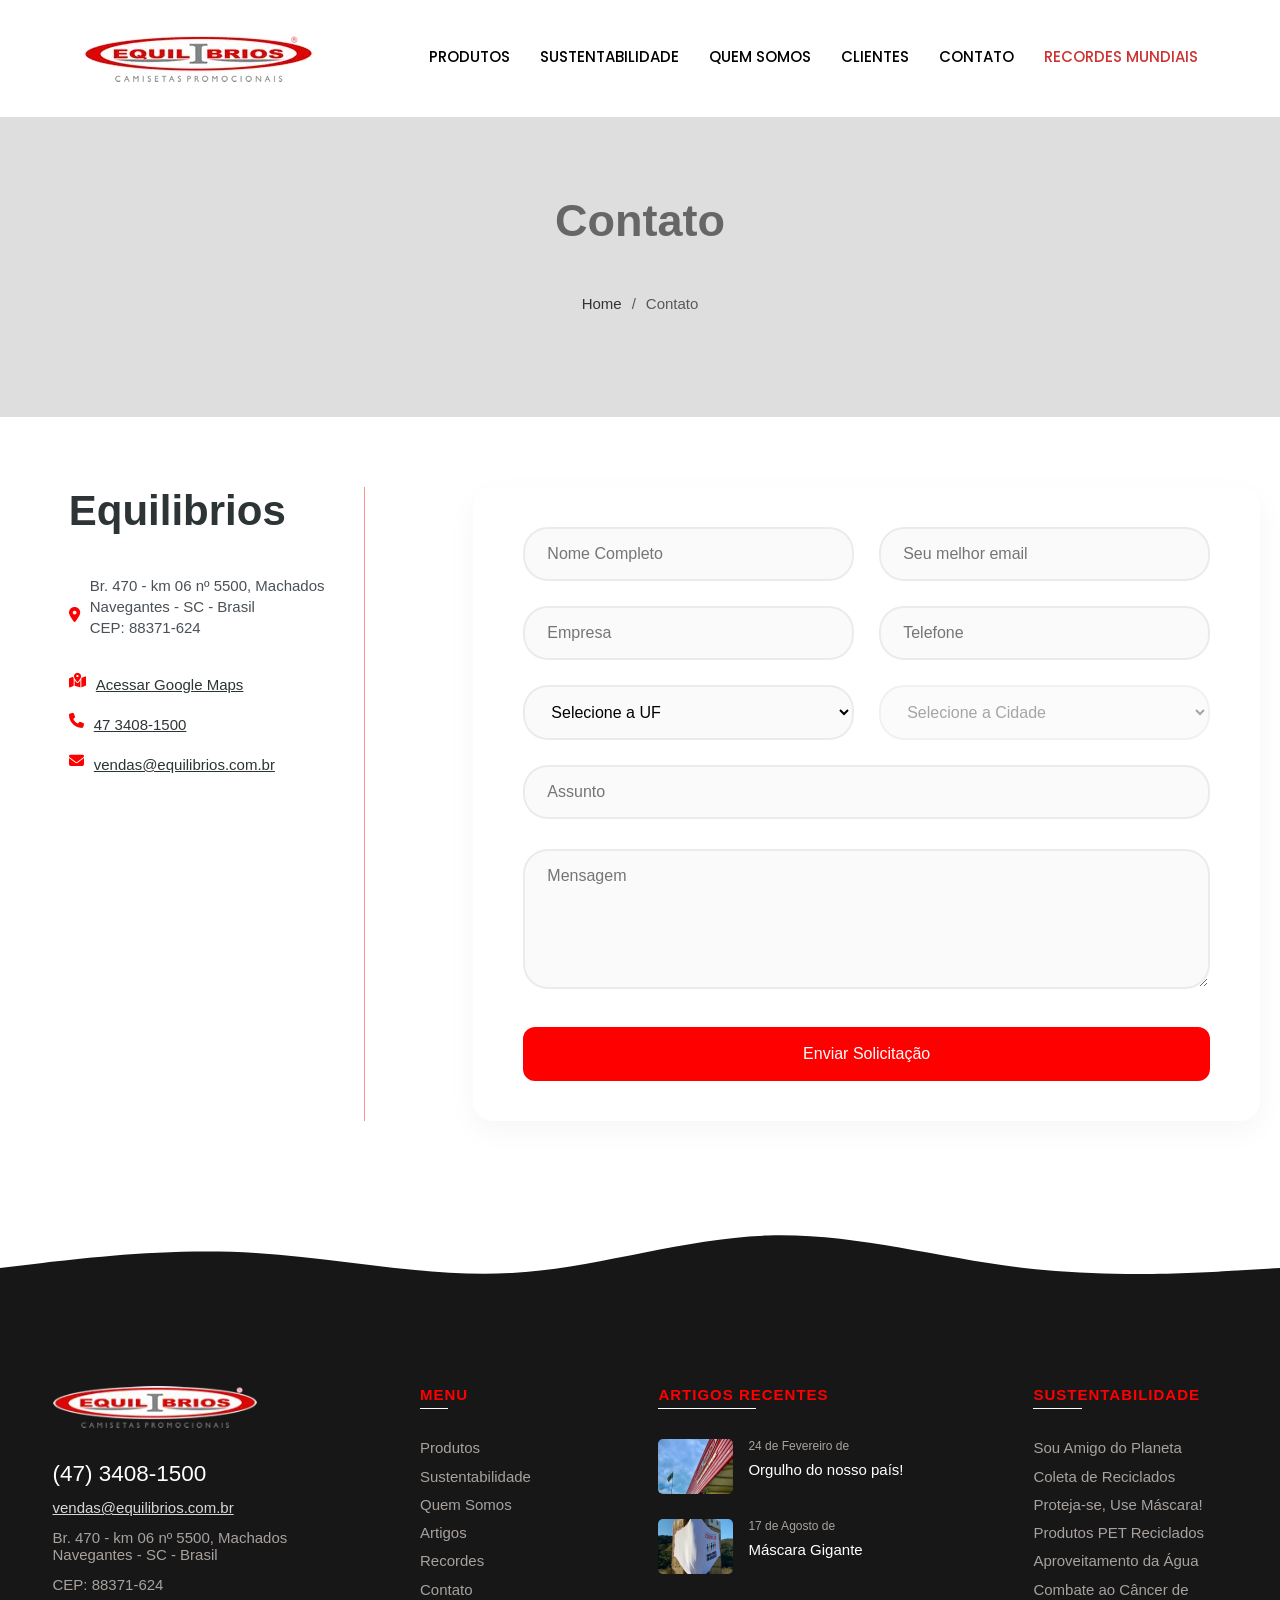
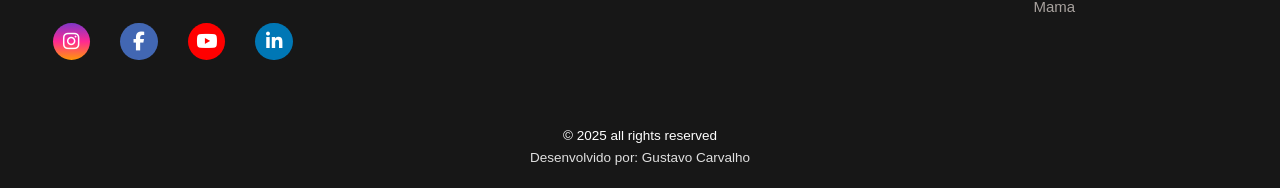
==== Contato/contato.html @ 4272dcff "aba contato aba contato integrada" ====
<!DOCTYPE html>
<html lang="en">
<head>
    <meta charset="UTF-8">
    <meta name="viewport" content="width=device-width, initial-scale=1.0">
    <meta name="description" content="Equilibrios Camisetas Promocionais: confecção de camisetas promocionais com tecidos de alta qualidade e designs personalizados. Sustentabilidade, inovação e atendimento especializado para empresas. Solicite seu projeto!">
    <meta name="keywords" content="confeccção têxtil, tecidos sustentáveis, camisetas promocionais">
    <meta name="author" content="Gustavo Carvalho">
    <title>Document</title>
    <link rel="preconnect" href="https://fonts.googleapis.com">
<link rel="preconnect" href="https://fonts.gstatic.com" crossorigin>
<link href="https://fonts.googleapis.com/css2?family=Poppins:wght@400;500;700&display=swap" rel="stylesheet">
    <link rel="stylesheet" href="../Contato/contato-estilo.css">
    <link rel="preconnect" href="https://cdnjs.cloudflare.com" crossorigin>
    <link rel="stylesheet" href="https://cdnjs.cloudflare.com/ajax/libs/font-awesome/6.4.0/css/all.min.css" integrity="sha512-iecdLmaskl7CVkqkXNQ/ZH/XLlvWZOJyj7Yy7tcenmpD1ypASozpmT/E0iPtmFIB46ZmdtAc9eNBvH0H/ZpiBw==" crossorigin="anonymous" referrerpolicy="no-referrer" />
    <script src="https://www.google.com/recaptcha/api.js" async defer></script>
</head>
<body>
  <header>
    <nav>
      <div class="icone">
        <a href="../index.html">
          <img src="../images/logo.webp" alt="Equilibrios | Home">
        </a>
      </div>
      <ul class="nav-list">
        <li class="hideOnMobile"><a href="">Produtos</a></li>
        <li class="hideOnMobile"><a href="">Sustentabilidade</a></li>
        <li class="hideOnMobile"><a href="">Quem somos</a></li>
        <li class="hideOnMobile"><a href="#clientes">Clientes</a></li>
        <li class="hideOnMobile"><a href="../Contato/contato.html">Contato</a></li>
        <li class="hideOnMobile"><a href="../Recordes Mundiais/recordes.html"><span>Recordes Mundiais</span></a></li>
        <li class="menu-buttom" onclick=showSidebar()><a href="#"><i class="fa-solid fa-bars"></i></a></li>
      </ul>
      <ul class="nav-list sidebar">
        <a href=""><img src="../images/logo.webp" alt="Equilibrios | Home"></a>
        <li><a href="">Produtos</a></li>
        <li><a href="">Sustentabilidade</a></li>
        <li><a href="">Quem somos</a></li>
        <li><a href="#clientes" onclick="hideSidebar"()>Clientes</a></li>
        <li><a href="../Contato/contato.html">Contato</a></li>
        <li><a href="../Recordes Mundiais/recordes.html"><span>Recordes Mundiais</span></a></li>
        <div class="logos-container">
          <a href=""><i class="fa-brands fa-youtube"></i></a>
          <a href=""><i class="fa-brands fa-facebook-f"></i></a>
          <a href=""><i class="fa-brands fa-twitter"></i></a>
          <a href=""><i class="fa-brands fa-instagram"></i></a>
        </div>
        <div class="fechar" onclick=hideSidebar()><a href="#"><i class="fa-regular fa-circle-xmark"></a></i></div>
        <p>fechar</p>
      </ul>
    </nav>
  </header>
    <section class="banner">
        <h1>Contato</h1>
        <nav class="breadcrumb">
            <a href="../index.html">Home</a>
            <span>/</span>
            <p class="breadcrumb-text">Contato</p>
        </nav>
    </section>
    <div class="container">
        <div class="contact-info">
            <h1>Equilibrios</h1>
            
            <div class="info-item">
                <i class="fas fa-map-marker-alt"></i>
                <div>
                    <div class="address-space">
                        Br. 470 - km 06 nº 5500, Machados<br>
                        Navegantes - SC - Brasil<br>
                        CEP: 88371-624
                    </div>
                </div>
            </div>

            <div class="info-item">
                <i class="fa-solid fa-map-location-dot"></i>
                <a href="https://goo.gl/maps/example" target="_blank">
                    Acessar Google Maps
                </a>
            </div>

            <div class="info-item">
                <i class="fas fa-phone"></i>
                <a href="tel:4734081500">47 3408-1500</a>
            </div>

            <div class="info-item">
                <i class="fas fa-envelope"></i>
                <a href="mailto:vendas@equilibrios.com.br">vendas@equilibrios.com.br</a>
            </div>
        </div>

        <form class="contact-form">
            <div class="form-row">
                <div class="form-group">
                    <input type="text" placeholder="Nome Completo" required>
                </div>
                <div class="form-group">
                    <input type="email" placeholder="Seu melhor email" required>
                </div>
            </div>

            <div class="form-row">
                <div class="form-group">
                    <input type="text" placeholder="Empresa">
                </div>
                <div class="form-group">
                    <input type="tel" placeholder="Telefone" required>
                </div>
            </div>

            <div class="form-row">
                <div class="form-group">
                    <select id="uf" required onchange="loadCities()">
                        <option value="">Selecione a UF</option>
                        <option value="SC">Santa Catarina</option>
                        <option value="PR">Paraná</option>
                        <option value="RS">Rio Grande do Sul</option>
                    </select>
                </div>
                <div class="form-group">
                    <select id="city" disabled required>
                        <option value="">Selecione a Cidade</option>
                    </select>
                </div>
            </div>

            <div class="form-group" style="margin-bottom: 30px;">
                <input type="text" placeholder="Assunto" required>
            </div>

            <div class="form-group" style="margin-bottom: 35px;">
                <textarea placeholder="Mensagem" required></textarea>
            </div>

            <div class="g-recaptcha" data-sitekey="SEU_SITE_KEY_AQUI"></div>

            <button type="submit" class="submit-btn">Enviar Solicitação</button>
        </form>
    </div>

    <footer>
        <div class="waves-container">
          <svg xmlns="http://www.w3.org/2000/svg" viewBox="0 0 1440 320" preserveAspectRatio="none">
            <path fill="#171717" fill-opacity="1" d="M0,160L48,149.3C96,139,192,117,288,128C384,139,480,181,576,170.7C672,160,768,96,864,90.7C960,85,1056,139,1152,160C1248,181,1344,171,1392,165.3L1440,160L1440,320L1392,320C1344,320,1248,320,1152,320C1056,320,960,320,864,320C768,320,672,320,576,320C480,320,384,320,288,320C192,320,96,320,48,320L0,320Z">
            </path>
          </svg>
        </div>
        <div id="footer_content">
          <div id="footer_contacts">
            <a href=""><img src="../images/logo.webp" alt="Equilibrios | Home"></a>
            <a href="" class="footer-numero">(47) 3408-1500</a>
            <a href="" class="footer-contato">vendas@equilibrios.com.br</a>
            <p>Br. 470 - km 06 nº 5500, Machados
              Navegantes - SC - Brasil</p>
            <p>CEP: 88371-624</p>
    
              <div id="footer_media">
                <a href="" class="footer-link" id="instagram">
                  <i class="fa-brands fa-instagram"></i>
                </a>
    
                <a href="" class="footer-link" id="facebook">
                  <i class="fa-brands fa-facebook-f"></i>
                </a>
    
                <a href="" class="footer-link" id="youtube">
                  <i class="fa-brands fa-youtube"></i>
                </a>
    
                <a href="" class="footer-link" id="linkedin">
                  <i class="fa-brands fa-linkedin-in"></i>
                </a>
              </div>
          </div>
    
          <ul class="footer-list">
            <li>
              <h3>MENU</h3>
              <div class="linha"></div>
            </li>
            <li>
              <a href="" class="footer-link">Produtos</a>
            </li>
    
            <li>
              <a href="" class="footer-link">Sustentabilidade</a>
            </li>
            
            <li>
              <a href="" class="footer-link">Quem Somos</a>
            </li>
    
            <li>
              <a href="" class="footer-link">Artigos</a>
            </li>
    
            <li>
              <a href="" class="footer-link">Recordes</a>
            </li>
    
            <li>
              <a href="" class="footer-link">Contato</a>
            </li>
          </ul>
    
          <ul class="footer-list">
            <li>
              <h3>Artigos Recentes</h3>
              <div class="linha"></div>
            </li>
            <li>
              <div class="artigo-container">
                <a href=""><img src="../images/equilibrios.webp" alt=""></a>
                <div class="artigo-texto">
                  <p>24 de Fevereiro de </p>
                  <a href="">Orgulho do nosso país!</a>
                </div>
              </div>
            </li>
            <li>
              <div class="artigo-container">
                <a href=""><img src="../images/mascara (1).webp" alt=""></a>
                <div class="artigo-texto">
                  <p>17 de Agosto de</p>
                  <a href="">Máscara Gigante</a>
                </div>
              </div>
            </li>
          </ul>
    
          <ul class="footer-sustentabilidade">
            <li>
              <h3>Sustentabilidade</h3>
              <div class="linha"></div>
            </li>
            <li>
              <a href="" class="footer-link">Sou Amigo do Planeta</a>
            </li>
    
            <li>
              <a href="" class="footer-link">Coleta de Reciclados</a>
            </li>
            
            <li>
              <a href="" class="footer-link">Proteja-se, Use Máscara!</a>
            </li>
    
            <li>
              <a href="" class="footer-link">Produtos PET Reciclados</a>
            </li>
    
            <li>
              <a href="" class="footer-link">Aproveitamento da Água</a>
            </li>
    
            <li>
              <a href="" class="footer-link">Combate ao Câncer de Mama</a>
            </li>
          </ul>
        </div>
    
        <div id="footer_copyright">
          &#169
          2025 all rights reserved
        </div>
        <div class="footer-desenvolvido">
          <a href="">Desenvolvido por: Gustavo Carvalho</a>
        </div>
      </footer>









    <script>
      function showSidebar(){
      const sidebar = document.querySelector('.sidebar')
      sidebar.classList.add('open');
    }
    function hideSidebar(){
      const sidebar = document.querySelector('.sidebar')
      sidebar.classList.remove('open');
    }












       function loadCities() {
            const uf = document.getElementById('uf').value;
            const citySelect = document.getElementById('city');
            citySelect.disabled = !uf;
            
            const cities = {
                'SC': ['Florianópolis', 'Blumenau', 'Joinville', 'Navegantes'],
                'PR': ['Curitiba', 'Londrina', 'Maringá', 'Foz do Iguaçu'],
                'RS': ['Porto Alegre', 'Caxias do Sul', 'Pelotas', 'Santa Maria']
            };

            citySelect.innerHTML = '<option value="">Selecione a Cidade</option>';
            if (uf) {
                cities[uf].forEach(city => {
                    citySelect.innerHTML += `<option value="${city}">${city}</option>`;
                });
            }
        }
    </script>
</body>
</html>
---- Contato/contato-estilo.css ----
*{
    margin: 0;
    padding: 0;
    text-decoration: none;
    box-sizing: border-box;
    border: none;
    font-size: 15px;
}

:root{
    --cor-primaria: red;
}

/* HEADER */

.icone{
    margin-right: -80px;
    margin-top: 10px
}

nav{
    font-family: 'Poppins', sans-serif;
    margin-top: 20px;
    display: flex;
    justify-content: space-around;
    align-items: center;
    height: 8vh;
}

.nav-list{
    list-style: none;
    display: flex;
}

.nav-list li{
    margin-left: 30px;
}

.nav-list a{
    font-weight: 500;
    text-transform: uppercase;
    font-size: 1.0em;
    color: black;
    transition: 0.2s;
}

.nav-list a:hover{
    color: var(--cor-primaria);
}

.nav-list span{
    color: #CC3333;
    transition: 0.5s;
}

.nav-list span:hover{
    color: var(--cor-primaria);
}

.nav-list i{
    font-size: 26px;
}

.menu-buttom{
    display: none;
}

/* NAV CELULAR */

.sidebar{
    position: fixed;
    top: 0;
    right: -100%;
    height: 100vh;
    width: 250px;
    z-index: 999;
    background-color: rgba(255, 255, 255, 0.2);
    backdrop-filter: blur(10px);
    box-shadow: -10px 0 10px rgba(0, 0, 0, 0.1);
    flex-direction: column;
    align-items: flex-start;
    justify-content: flex-start;
    transition: 0.75s ease-out;
}

.sidebar.open {
    right: 0;
}

.sidebar img{
    height: 3rem;
    width: 15rem;
    margin: 15px;
}

.sidebar li{
    letter-spacing: 2px;
    width: 100%;
    padding-bottom: 20px;
    padding-top: 20px;
}

.sidebar a{
    width: 100%;
}

.sidebar i{
    width: 100%;
    color: var(--cor-primaria);
    font-size: 30px;
    justify-content: center;
    margin-top: 20px;
    margin-left: -50px;
    display: flex;
}

.sidebar .logos-container a{
    display: inline-flex;
    width: auto;
    height: auto;
    padding: 0;
    margin: 0;
}

.sidebar .logos-container{
    display: flex;
    gap: 50px;
    justify-content: center;
    align-items: center;
    margin-top: 20px;
    margin-left: 90px;
}
  
.sidebar .logos-container i{
    font-size: 20px;
}

.fechar a{
    display: flex;
    align-items: center;
    justify-content: center;
    padding: 0;
    margin: 0;
    width: auto;
    height: auto;
    margin-left: 280px;
}

.fechar{
    margin-top: auto;
    display: flex;
    justify-content: center;
    align-items: center;
    width: 0;
    height: 0;
}

.sidebar p{
    text-transform: uppercase;
    text-align: center;
    font-size: 0.7rem;
    margin-bottom: auto;
    margin-top: 27px;
    margin-left: 96px;
    color: #a8a29e;
    font-family: -apple-system, BlinkMacSystemFont, "Segoe UI", Roboto, "Helvetica Neue", Arial, "Noto Sans", "Liberation Sans", sans-serif, "Apple Color Emoji", "Segoe UI Emoji", "Segoe UI Symbol", "Noto Color Emoji";
}

@media(max-width: 1100px){
    .hideOnMobile{
        display: none;
    }
    .menu-buttom{
        display: block;
    }
    .icone{
        margin-right: 50px;
    }
    .icone img{
        width: 85%;
    }
}

@media(max-width: 400px){
    .sidebar{
        width: 100%;
    }
}

/* BANNER */

.banner {
    margin-top: 25px;
    width: 100%;
    height: 300px;
    background-color: #9b9b9b54;
    background-repeat: no-repeat;
    background-size: cover;
    background-position: center;
    text-align: center;
    margin-bottom: 50px;
    font-family: 'Poppins', sans-serif;
    display: flex;
    flex-direction: column;
    align-items: center;
    justify-content: center;
}

.banner h1 {
    font-family: -apple-system, BlinkMacSystemFont, "Segoe UI", Roboto, "Helvetica Neue", Arial, "Noto Sans", "Liberation Sans", sans-serif, "Apple Color Emoji", "Segoe UI Emoji", "Segoe UI Symbol", "Noto Color Emoji";
    color: rgb(102, 102, 102);
    font-size: 45px;
}

.breadcrumb {
    font-family: -apple-system, BlinkMacSystemFont, "Segoe UI", Roboto, "Helvetica Neue", Arial, "Noto Sans", "Liberation Sans", sans-serif, "Apple Color Emoji", "Segoe UI Emoji", "Segoe UI Symbol", "Noto Color Emoji";
    font-size: 1rem;
    display: flex;
    align-items: center;
    justify-content: center;
    gap: 5px;
}

.breadcrumb a {
    text-decoration: none;
    color: #333333;
}

.breadcrumb a:hover {
    text-decoration: underline;
}

.breadcrumb span {
    color: #595959;
    margin: 0 5px;
}

.breadcrumb-text {
    color: #595959;
}

@media (max-width: 800px) {
    .banner {
        height: 200px;
    }

    .banner h1 {
        font-size: 2rem;
    }

    .breadcrumb {
        font-size: 0.9rem;
    }
}

@media (max-width: 400px) {
    .banner {
        height: 150px;
    }

    .banner h1 {
        font-size: 1.5rem;
    }

    .breadcrumb {
        font-size: 0.8rem;
    }
}

.container {
    font-family: -apple-system, BlinkMacSystemFont, "Segoe UI", Roboto, "Helvetica Neue", Arial, "Noto Sans", "Liberation Sans", sans-serif, "Apple Color Emoji", "Segoe UI Emoji", "Segoe UI Symbol", "Noto Color Emoji";
    max-width: 1280px;
    margin: 50px auto;
    padding: 20px;
    display: grid;
    grid-template-columns: 1fr 2fr;
    gap: 60px;
}

.contact-info {
    max-width: 380px;
    position: relative;
    padding-right: 40px;
    margin: 0 auto;
}

.contact-info::after {
    content: '';
    position: absolute;
    right: 0;
    top: 50%;
    transform: translateY(-50%);
    height: 100%;
    width: 1px;
    background-color: #ff9090;
}

.contact-info h1 {
    font-size: 2.8em;
    margin-bottom: 40px;
    color: #2d3436;
    font-weight: 600;
}

.info-item {
    margin-bottom: 15px;
    display: flex;
    align-items: flex-start;
}

.info-item i {
    margin-right: 10px;
    color: var(--cor-primaria);
    flex-shrink: 0;
    align-self: center;
}

.info-item div {
    line-height: 1.4;
    color: #495057;
}

.info-item a {
    color: #2d3436;
    text-decoration: underline;
    transition: color 0.3s ease;
    display: inline-block;
    margin-top: 8px;
}

.info-item a:hover {
    color: #ff0000;
}

.contact-form {
    font-family: -apple-system, BlinkMacSystemFont, "Segoe UI", Roboto, "Helvetica Neue", Arial, "Noto Sans", "Liberation Sans", sans-serif, "Apple Color Emoji", "Segoe UI Emoji", "Segoe UI Symbol", "Noto Color Emoji";
    background: #ffffff;
    padding: 40px 50px; /* Aumentei o padding horizontal */
    border-radius: 20px;
    box-shadow: 0 10px 30px rgba(0,0,0,0.04);
    width: 100%; /* Garante que ocupa todo o espaço disponível */
}

.form-row {
    display: flex;
    gap: 25px;
    margin-bottom: 25px;
}

.form-group {
    flex: 1;
}

input, select, textarea {
    font-family: -apple-system, BlinkMacSystemFont, "Segoe UI", Roboto, "Helvetica Neue", Arial, "Noto Sans", "Liberation Sans", sans-serif, "Apple Color Emoji", "Segoe UI Emoji", "Segoe UI Symbol", "Noto Color Emoji";
    width: 100%;
    padding: 16px 22px; /* Aumentei um pouco o padding */
    border: 2px solid #e9ecef;
    border-radius: 25px;
    font-size: 16px;
    transition: all 0.3s ease;
    background-color: #fafafa;
}

input:focus, select:focus, textarea:focus {
    border-color: #ff0000;
    background-color: #ffffff;
    outline: none;
    box-shadow: 0 0 0 3px rgba(255, 0, 0, 0.1);
}

textarea {
    resize: vertical;
    min-height: 140px; /* Aumentei a altura mínima */
}

.g-recaptcha {
    margin: 30px 0;
}

.submit-btn {
    font-family: -apple-system, BlinkMacSystemFont, "Segoe UI", Roboto, "Helvetica Neue", Arial, "Noto Sans", "Liberation Sans", sans-serif, "Apple Color Emoji", "Segoe UI Emoji", "Segoe UI Symbol", "Noto Color Emoji";
    display: inline-flex;
    align-items: center;
    justify-content: center;
    background: #ff0000;
    color: white;
    padding: 18px 45px;
    border-radius: 12px;
    text-decoration: none;
    transition: all 0.3s ease;
    font-weight: 500;
    border: none;
    cursor: pointer;
    font-size: 16px;
    width: 100%; /* Botão ocupa toda a largura */
}

.submit-btn:hover {
    background: #b30000;
    transform: translateY(-1px);
    box-shadow: 0 5px 15px rgba(255, 0, 0, 0.3);
}

.address-space {
    margin-bottom: 15px;
    line-height: 1.7;
}

/* FOOTER */

footer {
    width: 100%;
    color: var(--cor-primaria);
    overflow: hidden; /* Previne problemas de overflow */
}

.footer-link{
    text-decoration: none;
}

#footer_content{
    background-color: #171717;
    display: grid;
    grid-template-columns: repeat(4, 1fr);
    padding: 3rem 3.5rem;
    font-family: -apple-system, BlinkMacSystemFont, "Segoe UI", Roboto, "Helvetica Neue", Arial, "Noto Sans", "Liberation Sans", sans-serif, "Apple Color Emoji", "Segoe UI Emoji", "Segoe UI Symbol", "Noto Color Emoji";
}

#footer_contacts img{
    width: 85%;
}

#footer_contacts .footer-contato{
    display: block;
    width: max-content;
    margin-bottom: 0.85rem;
    color: rgb(218, 215, 215);
    transition: 0.5s;
    text-decoration: underline;
}

#footer_contacts .footer-contato:hover{
    color: #ff5c54;
}

#footer_contacts .footer-numero{
    display: block;
    width: max-content;
    margin-bottom: 0.85rem;
    color: #fff;
    transition: 0.5s;
    font-size: 1.5rem;
    margin-top: 2rem;
}

#footer_contacts .footer-numero:hover{
    color: #ff5c54;
}

#footer_contacts p{
    margin-bottom: 0.85rem;
    color: #a8a29e;
}

#footer_media{
    display: flex;
    gap: 2rem;
    margin-top: 2.0rem;
}

#footer_media .footer-link{
    display: flex;
    align-items: center;
    justify-content: center;
    height: 2.5rem;
    width: 2.5rem;
    color: #fff;
    border-radius: 50%;
    transition: 0.4s;
}

#footer_media .footer-link i{
    font-size: 1.25rem;
}

#footer_media .footer-link:hover{
    opacity: 0.8;
}

#instagram{
    background: linear-gradient(#7f37c9, #ff2992, #ff9807);
}

#facebook{
    background-color: #4267b3;
}

#youtube{
    background-color: #FF0000;
}

#linkedin{
    background-color: #0077B5;
}

.footer-list{
    display: flex;
    flex-direction: column;
    gap: 0.75rem;
    list-style: none;
    margin-left: 8.5rem;
}

.footer-list h3{
    text-transform: uppercase;
    letter-spacing: 1px;
}

.footer-list .linha{
    margin-top: 0.3rem;
    width: 25%;
    height: 1%;
    background-color: #fff;
    margin-bottom: 25px;
}

.artigo-container{
    display: flex;
    gap: 1rem;
    margin-bottom: 10px;
}

.artigo-texto{
    width: 300px;
}

.artigo-texto p{
    color: #a8a29e;
    margin-bottom: 8px;
    font-size: 12px;
}

.artigo-texto a{
    font-size: 15px;
    font-weight: 500;
    color: #fff;
    transition: 0.5s;
}

.artigo-texto a:hover{
    color: #ff5c54;
}

.artigo-container img {
    width: 75px;
    height: 55px;
    object-fit: cover;
    transition: 0.5s;
    border-radius: 5px;
}

.artigo-container img:hover{
    opacity: 0.8;
}

.footer-list .footer-link{
    color: #a8a29e;
    transition: 0.5s;
}

.footer-list .footer-link:hover{
    color: #ff5c54;
}

.footer-sustentabilidade{
    display: flex;
    flex-direction: column;
    gap: 0.75rem;
    list-style: none;
    margin-left: -1rem;
}

.footer-sustentabilidade h3{
    text-transform: uppercase;
    letter-spacing: 1px;
}

.footer-sustentabilidade .linha{
    margin-top: 0.3rem;
    width: 25%;
    height: 1%;
    background-color: #fff;
    margin-bottom: 25px;
}

.footer-sustentabilidade .footer-link{
    color: #a8a29e;
    transition: 0.5s;
}

.footer-sustentabilidade .footer-link:hover{
    color: #ff5c54;
}

.footer-desenvolvido{
    display: flex;
    justify-content: center;
    background-color: #171717;
    padding-bottom: 1.5rem;
    font-weight: 100;
    font-family: -apple-system, BlinkMacSystemFont, "Segoe UI", Roboto, "Helvetica Neue", Arial, "Noto Sans", "Liberation Sans", sans-serif, "Apple Color Emoji", "Segoe UI Emoji", "Segoe UI Symbol", "Noto Color Emoji";
}

.footer-desenvolvido a{
    color: #E0E0E0;
    font-size: 0.9rem;
    transition: 0.5s;
}

.footer-desenvolvido a:hover{
    color: #fff;
}

#footer_copyright{
    display: flex;
    justify-content: center;
    background-color: #171717;
    font-size: 0.9rem;
    padding-top: 1.5rem;
    padding-bottom: 0.5rem;
    font-weight: 100;
    font-family: -apple-system, BlinkMacSystemFont, "Segoe UI", Roboto, "Helvetica Neue", Arial, "Noto Sans", "Liberation Sans", sans-serif, "Apple Color Emoji", "Segoe UI Emoji", "Segoe UI Symbol", "Noto Color Emoji";
    color: #fff;
}

/* Container das ondas */
.waves-container {
    position: relative;
    width: 100%;
    height: 150px; /* Altura das ondas */
    overflow: hidden;
    top: 2px;
  }
  
  .waves-container svg {
    position: absolute;
    bottom: 0;
    width: 100%;
    height: 100%;
  }

@media screen and (max-width: 1200px) {
    #footer_content {
        grid-template-columns: repeat(3, 1fr);
        padding: 3rem 2rem;
        gap: 1.5rem;
        justify-items: center; /* Centraliza colunas do grid */
    }
    
    .footer-list,
    .footer-sustentabilidade {
        margin-left: 0 !important; /* Remove margem esquerda */
        padding-top: 0.5rem;
        text-align: center; /* Centraliza texto */
    }

    /* Centraliza ícones */
    #footer_media {
        justify-content: center !important;
    }

    .artigo-container {
        gap: 0.5rem !important;
        align-items: center; /* Centraliza verticalmente imagem/texto */
        max-width: 300px; /* Limita largura do container */
        margin: 0 auto; /* Centraliza container */
    }

    .artigo-container img {
        width: 70px !important;
        height: 50px !important;
        margin-right: 0.3rem; /* Espaço mínimo entre imagem/texto */
    }

    .artigo-texto {
        text-align: left; /* Alinha texto à esquerda */
        width: calc(100% - 80px); /* Aproveita espaço restante */
    }

    /* Garante alinhamento com o título */
    
    .footer-list .linha,
    .footer-sustentabilidade .linha {
        width: 35%;
        margin: 0 auto 15px !important; /* Centraliza linha */
    }

    .waves-container{
        top: 4px
    }
}

/* ========== AJUSTES 600px ========== */
@media screen and (max-width: 600px) {
    .artigo-container {
        flex-direction: column;
        text-align: center !important;
    }

    .artigo-texto {
        text-align: center !important; /* Centraliza texto */
        width: 100% !important;
    }

    .artigo-container img {
        margin-right: 0 !important;
        margin-bottom: 0.5rem;
    }

    .waves-container {
        height: 100px; /* Reduz altura em mobile */
      }
}

/* ========== AJUSTES 768px ========== */
@media screen and (max-width: 768px) {
    #footer_content {
        grid-template-columns: repeat(2, 1fr);
        justify-items: center; /* Centraliza colunas */
    }
    
    #footer_contacts {
        grid-column: 1 / -1;
        text-align: center;
    }
    
    .footer-list, .footer-sustentabilidade {
        text-align: center; /* Garante centralização */
        margin-left: 0 !important;
    }

    .artigo-texto {
        width: auto;
    }

    .footer-list h3, .footer-sustentabilidade h3 {
        padding-top: 0.8rem !important;
        margin-top: 0.5rem !important;
    }

    .footer-list .linha, .footer-sustentabilidade .linha {
        margin: 0 auto 15px !important; /* Centraliza linha */
    }
}

/* ========== MOBILE 600px ========== */
@media screen and (max-width: 600px) {
    #footer_content {
        grid-template-columns: 1fr;
        padding: 2rem 1.5rem;
        text-align: center;
        justify-items: center;
    }
    
    .footer-list h3,
    .footer-sustentabilidade h3 {
        font-size: 1.25rem;
        padding-top: 1.2rem !important;
    }
    
    .linha {
        margin: 0 auto 25px !important;
        width: 50px !important;
    }
    
    .artigo-container {
        flex-direction: column;
        align-items: center;
        gap: 0.5rem !important;
        text-align: center;
    }
    
    .artigo-texto p {
        margin-bottom: 0.2rem !important;
    }
}

/* ========== PEQUENOS AJUSTES 480px ========== */
@media screen and (max-width: 480px) {
    #footer_content {
        text-align: center;
    }
    
    .artigo-container {
        gap: 0.3rem !important;
        text-align: center;
    }
    
    .artigo-texto a {
        font-size: 0.9rem !important;
    }
    
    .footer-list .footer-link {
        font-size: 0.9rem;
    }
    
    /* Garante centralização total */
    .footer-list, .footer-sustentabilidade {
        width: 100%;
        text-align: center;
    }

    .waves-container {
        height: 70px;
      }

      footer {
    padding-top: 30px;
  }
}

@media (max-width: 768px) {
    .container {
        grid-template-columns: 1fr;
        gap: 25px;
        padding: 12px;
        margin: 20px auto;
    }

    .contact-info {
        width: 100%;
        padding: 0 15px;
        text-align: center;
    }

    .contact-info h1 {
        font-size: 1.8rem;
        margin-bottom: 25px;
        line-height: 1.3;
    }

    .info-item {
        justify-content: flex-start;
        text-align: left;
        margin: 0 auto 20px;
        max-width: 100%;
        width: 100%;
        padding: 0 15px;
    }

    .info-item i {
        margin-right: 12px;
        width: 34px;
        height: 34px;
        padding: 6px;
    }

    .contact-form {
        padding: 25px 15px;
        border-radius: 12px;
        margin: 0 10px;
    }

    .form-row {
        flex-direction: column;
        gap: 20px;
        margin-bottom: 20px;
    }

    input, select, textarea {
        padding: 12px 16px;
        border-radius: 18px;
        font-size: 15px;
    }

    textarea {
        min-height: 120px;
    }

    .submit-btn {
        padding: 14px 25px;
        font-size: 15px;
        border-radius: 10px;
    }

    .g-recaptcha {
        margin: 25px 0;
        transform: scale(0.85);
        transform-origin: center;
    }
}

@media (max-width: 400px) {
    .container {
        padding: 8px;
        margin: 15px auto;
        gap: 20px;
    }

    .contact-info {
        padding: 0 8px;
    }

    .contact-info h1 {
        font-size: 1.6rem;
        margin-bottom: 20px;
    }

    .info-item {
        padding: 0 8px;
        margin-bottom: 18px;
    }

    .info-item i {
        margin-right: 8px;
        width: 30px;
        height: 30px;
        padding: 5px;
        font-size: 0.9rem;
    }

    .contact-form {
        padding: 20px 10px;
        margin: 0 5px;
        border-radius: 10px;
    }

    input, select, textarea {
        padding: 10px 14px;
        border-radius: 15px;
        font-size: 14px;
    }

    .submit-btn {
        padding: 12px 20px;
        font-size: 14px;
    }

    .g-recaptcha {
        transform: scale(0.78);
        margin: 20px 0;
    }
    
    .form-row {
        min-width: 0;
    }
}
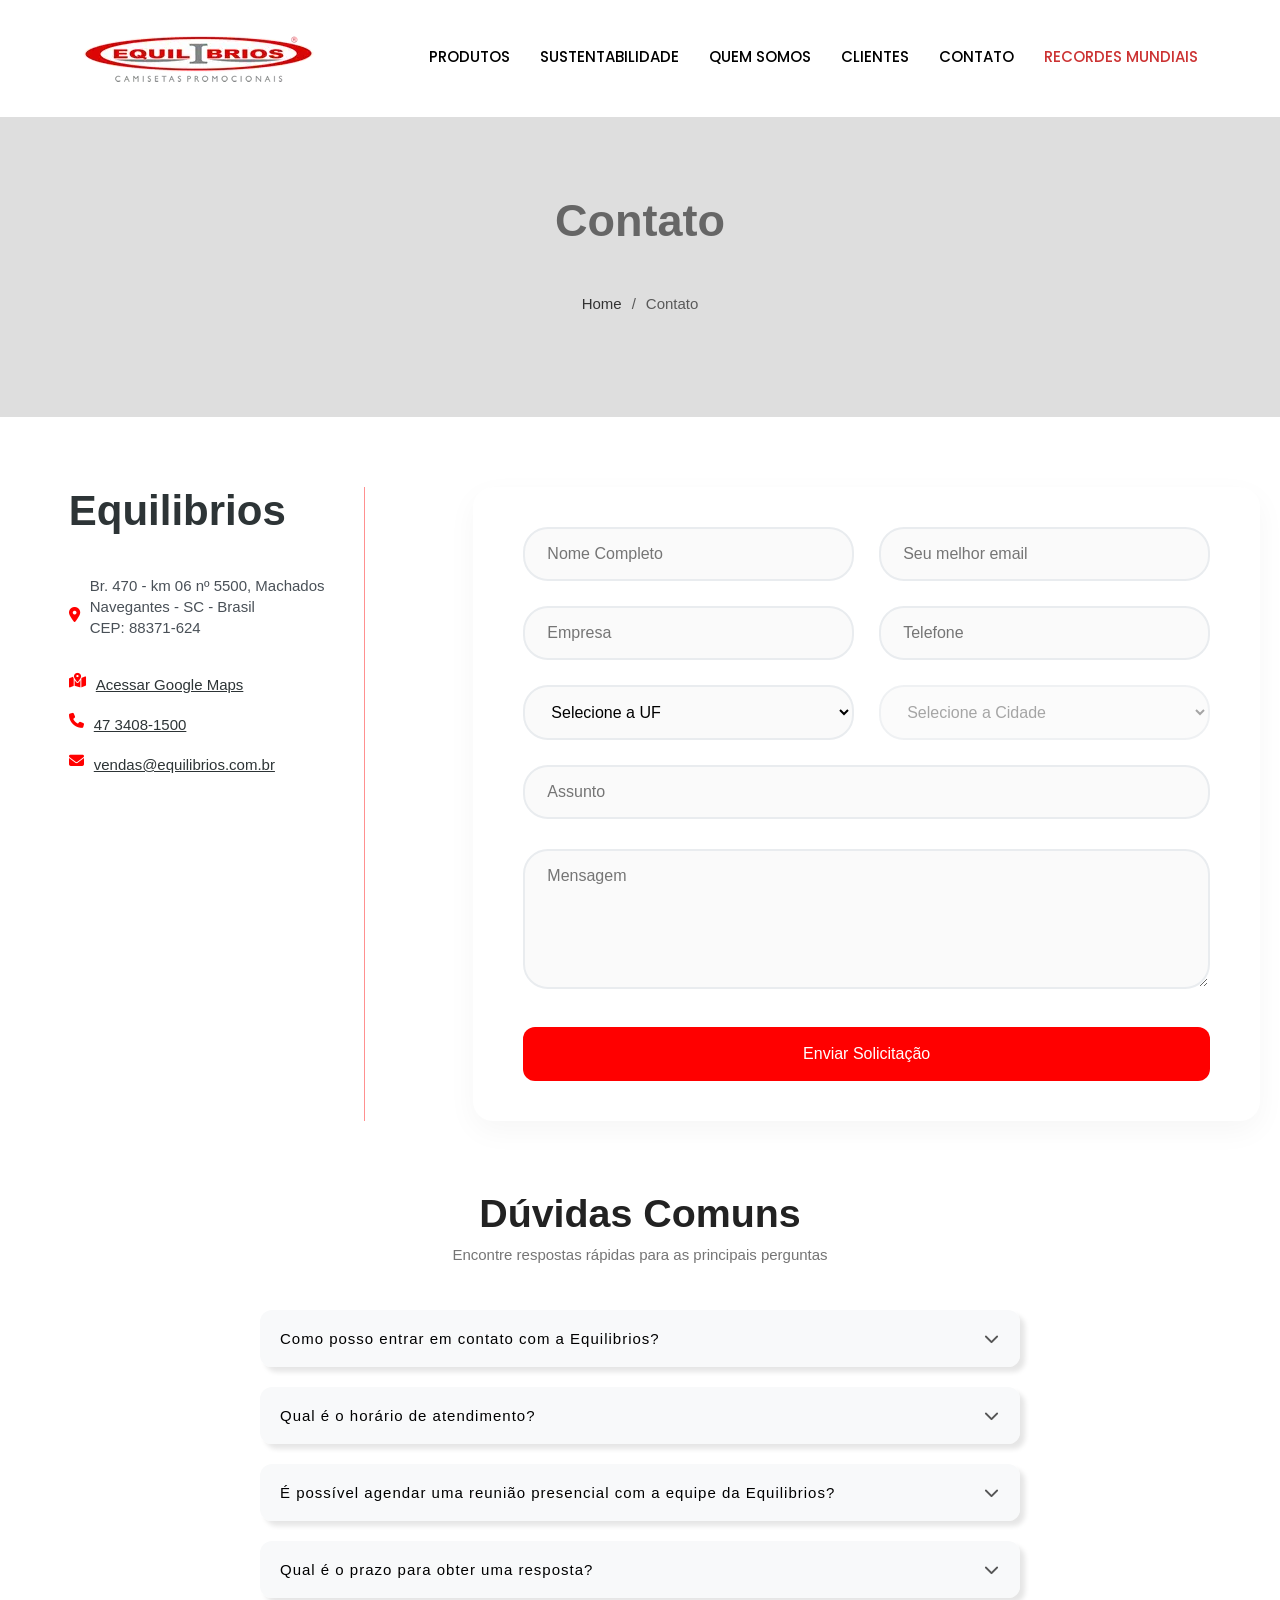
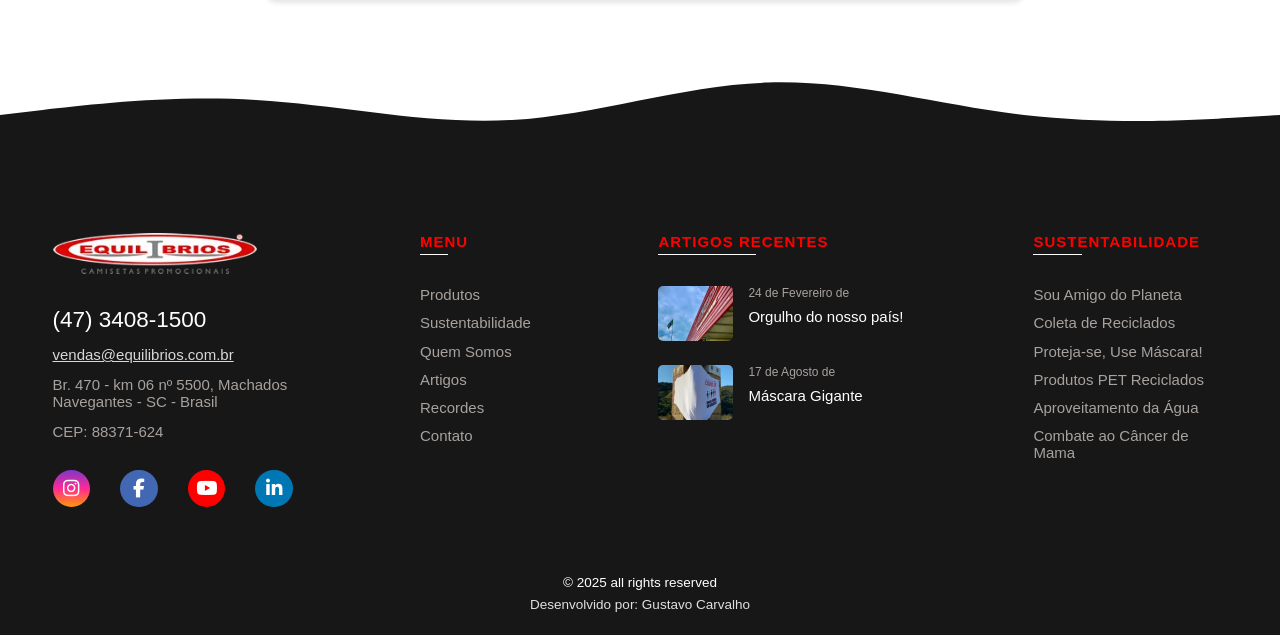
==== commit c3439c06: "arrumado para as outras abas" ====
--- a/Contato/contato.html
+++ b/Contato/contato.html
@@ -9,6 +9,7 @@
     <title>Document</title>
     <link rel="preconnect" href="https://fonts.googleapis.com">
 <link rel="preconnect" href="https://fonts.gstatic.com" crossorigin>
+<link rel="dns-prefetch" href="https://cdnjs.cloudflare.com">
 <link href="https://fonts.googleapis.com/css2?family=Poppins:wght@400;500;700&display=swap" rel="stylesheet">
     <link rel="stylesheet" href="../Contato/contato-estilo.css">
     <link rel="preconnect" href="https://cdnjs.cloudflare.com" crossorigin>
@@ -25,18 +26,18 @@
       </div>
       <ul class="nav-list">
         <li class="hideOnMobile"><a href="">Produtos</a></li>
-        <li class="hideOnMobile"><a href="">Sustentabilidade</a></li>
-        <li class="hideOnMobile"><a href="">Quem somos</a></li>
+        <li class="hideOnMobile"><a href="../Sustentabilidade/sustentabilidade.html">Sustentabilidade</a></li>
+        <li class="hideOnMobile"><a href="../Quem Somos/quemsomos.html">Quem somos</a></li>
         <li class="hideOnMobile"><a href="#clientes">Clientes</a></li>
         <li class="hideOnMobile"><a href="../Contato/contato.html">Contato</a></li>
         <li class="hideOnMobile"><a href="../Recordes Mundiais/recordes.html"><span>Recordes Mundiais</span></a></li>
         <li class="menu-buttom" onclick=showSidebar()><a href="#"><i class="fa-solid fa-bars"></i></a></li>
       </ul>
       <ul class="nav-list sidebar">
-        <a href=""><img src="../images/logo.webp" alt="Equilibrios | Home"></a>
+        <a href="../index.html"><img src="../images/logo.webp" alt="Equilibrios | Home"></a>
         <li><a href="">Produtos</a></li>
-        <li><a href="">Sustentabilidade</a></li>
-        <li><a href="">Quem somos</a></li>
+        <li><a href="../Sustentabilidade/sustentabilidade.html">Sustentabilidade</a></li>
+        <li><a href="../Quem Somos/quemsomos.html">Quem somos</a></li>
         <li><a href="#clientes" onclick="hideSidebar"()>Clientes</a></li>
         <li><a href="../Contato/contato.html">Contato</a></li>
         <li><a href="../Recordes Mundiais/recordes.html"><span>Recordes Mundiais</span></a></li>
@@ -76,7 +77,7 @@
 
             <div class="info-item">
                 <i class="fa-solid fa-map-location-dot"></i>
-                <a href="https://goo.gl/maps/example" target="_blank">
+                <a href="https://www.google.com/maps/uv?pb=!1s0x94d8cd71cc8c3ce1%3A0x4a9e81a368d0be63!3m1!7e115!4s%2Fmaps%2Fplace%2FEquilibrios%2BCamisetas%2BPromocionais%2Bmaps%2F%40-26.8593388%2C-48.6882517%2C3a%2C75y%2C200.7h%2C90t%2Fdata%3D*213m4*211e1*213m2*211sk86qZb0vR0XWOJqVqlFlhg*212e0*214m2*213m1*211s0x94d8cd71cc8c3ce1%3A0x4a9e81a368d0be63%3Fsa%3DX%26ved%3D2ahUKEwj22fj-nKuLAxXMkZUCHQVVAsUQpx96BAgUEAA!5sEquilibrios%20Camisetas%20Promocionais%20maps%20-%20Google%20Search!15sCgIgAQ&imagekey=!1e2!2sk86qZb0vR0XWOJqVqlFlhg&cr=le_a7&hl=en&ved=1t%3A206134&ictx=111" target="_blank">
                     Acessar Google Maps
                 </a>
             </div>
@@ -140,6 +141,57 @@
             <button type="submit" class="submit-btn">Enviar Solicitação</button>
         </form>
     </div>
+
+
+    <div class="page-titulo">
+      <h1>Dúvidas Comuns</h1>
+      <p>Encontre respostas rápidas para as principais perguntas</p>
+  </div>
+    <div id="container-accordion">
+      <div class="accordion">
+          <button class="accordion-header">
+              <span>Como posso entrar em contato com a Equilibrios?</span>
+              <i class="fa-solid fa-chevron-down accordion-arrow"></i>
+          </button>
+
+          <div class="accordion-body">
+              <p>Você pode nos contatar através do formulário disponível neste site, enviar um e-mail para vendas@equilibrios.com.br ou ligar para o telefone (47) 3408-1500. Estamos prontos para ajudar!</p>
+          </div>
+      </div>
+
+      <div class="accordion">
+          <button class="accordion-header">
+              <span>Qual é o horário de atendimento?</span>
+              <i class="fa-solid fa-chevron-down accordion-arrow"></i>
+          </button>
+
+          <div class="accordion-body">
+              <p>Atendemos de segunda a sexta-feira, das 8h às 18h. Caso entre em contato fora desse horário, responderemos assim que possível no próximo dia útil.</p>
+          </div>
+      </div>
+
+      <div class="accordion">
+          <button class="accordion-header">
+              <span>É possível agendar uma reunião presencial com a equipe da Equilibrios?</span>
+              <i class="fa-solid fa-chevron-down accordion-arrow"></i>
+          </button>
+
+          <div class="accordion-body">
+              <p>Sim, agendamos reuniões presenciais mediante confirmação prévia. Entre em contato para verificar a disponibilidade e confirmar o horário que melhor se adapte às suas necessidades.</p>
+          </div>
+      </div>
+
+      <div class="accordion">
+        <button class="accordion-header">
+            <span>Qual é o prazo para obter uma resposta?</span>
+            <i class="fa-solid fa-chevron-down accordion-arrow"></i>
+        </button>
+
+        <div class="accordion-body">
+            <p>Normalmente, respondemos em até 24 horas durante os dias úteis. Em períodos de alta demanda, o prazo pode ser um pouco maior, mas garantimos o retorno o mais breve possível.</p>
+        </div>
+    </div>
+  </div>
 
     <footer>
         <div class="waves-container">
@@ -318,6 +370,36 @@
                 });
             }
         }
+
+
+
+
+
+
+
+
+
+
+        document.querySelectorAll('.accordion').forEach(accordion => {
+    const header = accordion.querySelector('.accordion-header');
+    const body = accordion.querySelector('.accordion-body');
+    
+    header.addEventListener('click', () => {
+        const isActive = accordion.classList.contains('active');
+        
+        // Fecha todos os accordions
+        document.querySelectorAll('.accordion').forEach(item => {
+            item.classList.remove('active');
+            item.querySelector('.accordion-body').classList.remove('active');
+        });
+        
+        // Abre apenas o clicado se não estava ativo
+        if (!isActive) {
+            accordion.classList.add('active');
+            body.classList.add('active');
+        }
+    });
+});
     </script>
 </body>
 </html>
--- a/Contato/contato-estilo.css
+++ b/Contato/contato-estilo.css
@@ -70,7 +70,7 @@
 .sidebar{
     position: fixed;
     top: 0;
-    right: -100%;
+    right: -150%;
     height: 100vh;
     width: 250px;
     z-index: 999;
@@ -407,6 +407,132 @@
     line-height: 1.7;
 }
 
+.page-titulo{
+    margin-top: 50px;
+    text-align: center;
+    font-family: -apple-system, BlinkMacSystemFont, "Segoe UI", Roboto, "Helvetica Neue", Arial, "Noto Sans", "Liberation Sans", sans-serif, "Apple Color Emoji", "Segoe UI Emoji", "Segoe UI Symbol", "Noto Color Emoji";
+  }
+  
+  .page-titulo h1{
+    margin-bottom: 10px;
+    color: rgb(34, 34, 34);
+    font-size: clamp(1.5rem, 4vw + 1rem, 2.625rem);
+  }
+  
+  .page-titulo p{
+    font-size: clamp(0.9375rem, 0.5vw + 0.8rem, 1rem);
+    color: #757575;
+    margin-bottom: clamp(1.5rem, 5vw, 3.125rem);
+  }
+
+#container-accordion {
+  font-family: -apple-system, BlinkMacSystemFont, "Segoe UI", Roboto, "Helvetica Neue", Arial, "Noto Sans", "Liberation Sans", sans-serif, "Apple Color Emoji", "Segoe UI Emoji", "Segoe UI Symbol", "Noto Color Emoji";
+  max-width: 800px;
+  width: 90%;
+  margin: 40px auto;
+  padding: 0 20px;
+}
+
+.accordion {
+  background-color: #fff;
+  border-radius: 12px;
+  margin-bottom: 20px;
+  box-shadow: 5px 5px 5px rgba(0, 0, 0, 0.1);
+  overflow: hidden;
+  transition: transform 0.2s ease;
+}
+
+.accordion:hover {
+  transform: translateY(-2px);
+}
+
+.accordion-header {
+  font-family: -apple-system, BlinkMacSystemFont, "Segoe UI", Roboto, "Helvetica Neue", Arial, "Noto Sans", "Liberation Sans", sans-serif, "Apple Color Emoji", "Segoe UI Emoji", "Segoe UI Symbol", "Noto Color Emoji";
+  width: 100%;
+  padding: 20px;
+  border: none;
+  background: #f8f9fa;
+  display: flex;
+  align-items: center;
+  justify-content: space-between;
+  font-size: 17px;
+  cursor: pointer;
+  transition: background 0.3s ease;
+  letter-spacing: 1px;
+}
+
+.accordion-header:hover {
+  background: #e9ecef;
+}
+
+.accordion-header span {
+  flex: 1;
+  text-align: left;
+  margin-right: 20px;
+  overflow: hidden;
+  text-overflow: ellipsis;
+  white-space: nowrap;
+}
+
+.accordion-body {
+  color: #444;
+  font-size: 15px;
+  line-height: 1.6;
+  max-height: 0;
+  overflow: hidden;
+  transition: max-height 0.4s cubic-bezier(0.4, 0, 0.2, 1), opacity 0.3s ease-out;
+  opacity: 0;
+  padding: 0 20px;
+}
+
+.accordion-body.active {
+  max-height: 600px;
+  opacity: 1;
+  padding: 20px;
+}
+
+.accordion-arrow {
+  transition: transform 0.3s cubic-bezier(0.4, 0, 0.2, 1);
+  flex-shrink: 0;
+  color: #555;
+}
+
+.accordion.active .accordion-arrow {
+  transform: rotate(180deg);
+}
+
+@media (max-width: 768px) {
+  #container-accordion {
+      width: 100%;
+      padding: 0 15px;
+  }
+
+  .accordion-header {
+      padding: 16px;
+      font-size: 16px;
+  }
+  
+  .accordion-body {
+      font-size: 14px;
+      padding: 0 15px;
+  }
+
+  .accordion-body.active {
+      padding: 15px;
+  }
+}
+
+@media (max-width: 480px) {
+  .accordion-header {
+      padding: 14px;
+      font-size: 15px;
+  }
+  
+  .accordion-body {
+      font-size: 13.5px;
+  }
+}
+
 /* FOOTER */
 
 footer {
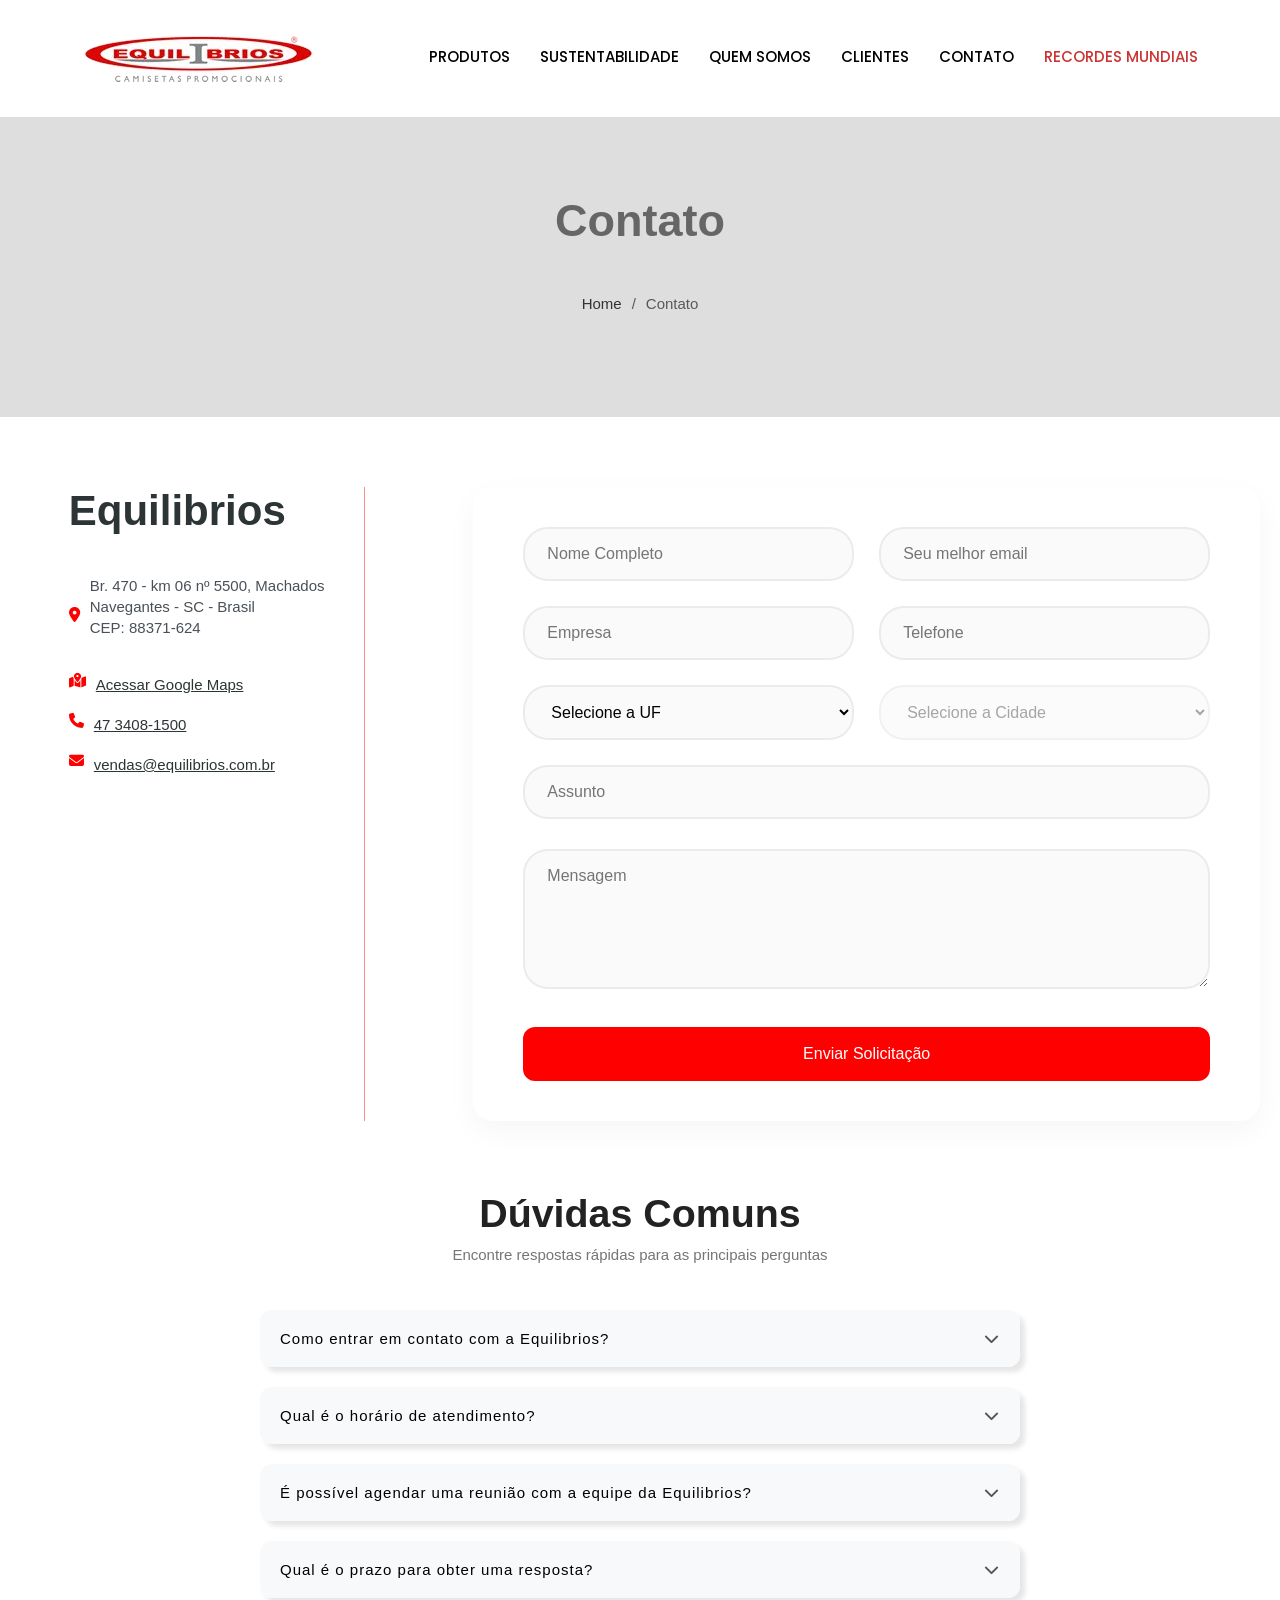
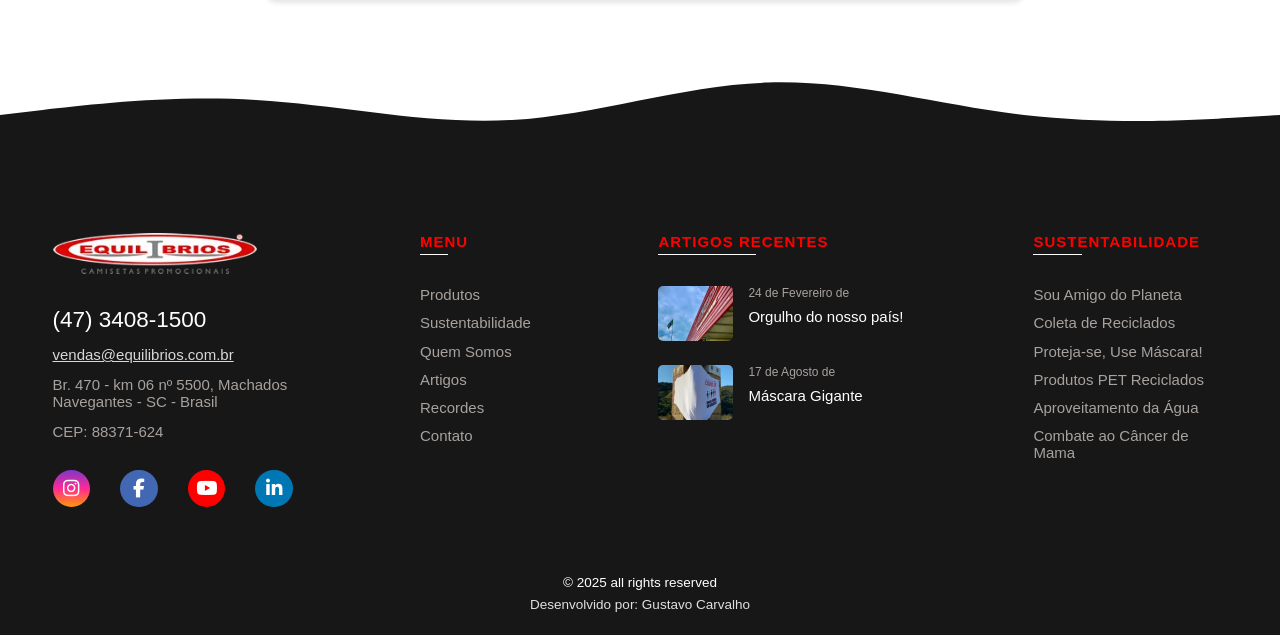
==== commit 122fbf42: "arrumado o contato e as imagens" ====
--- a/Contato/contato.html
+++ b/Contato/contato.html
@@ -25,7 +25,7 @@
         </a>
       </div>
       <ul class="nav-list">
-        <li class="hideOnMobile"><a href="">Produtos</a></li>
+        <li class="hideOnMobile"><a href="../Produtos/produtos2.html">Produtos</a></li>
         <li class="hideOnMobile"><a href="../Sustentabilidade/sustentabilidade.html">Sustentabilidade</a></li>
         <li class="hideOnMobile"><a href="../Quem Somos/quemsomos.html">Quem somos</a></li>
         <li class="hideOnMobile"><a href="#clientes">Clientes</a></li>
@@ -35,7 +35,7 @@
       </ul>
       <ul class="nav-list sidebar">
         <a href="../index.html"><img src="../images/logo.webp" alt="Equilibrios | Home"></a>
-        <li><a href="">Produtos</a></li>
+        <li><a href="../Produtos/produtos2.html">Produtos</a></li>
         <li><a href="../Sustentabilidade/sustentabilidade.html">Sustentabilidade</a></li>
         <li><a href="../Quem Somos/quemsomos.html">Quem somos</a></li>
         <li><a href="#clientes" onclick="hideSidebar"()>Clientes</a></li>
@@ -119,12 +119,14 @@
                         <option value="SC">Santa Catarina</option>
                         <option value="PR">Paraná</option>
                         <option value="RS">Rio Grande do Sul</option>
+                        <option value="OUTROS">Outros</option>
                     </select>
                 </div>
                 <div class="form-group">
                     <select id="city" disabled required>
                         <option value="">Selecione a Cidade</option>
                     </select>
+                    <input type="text" id="cityInput" placeholder="Digite sua cidade" style="display: none;" disabled required>
                 </div>
             </div>
 
@@ -150,7 +152,7 @@
     <div id="container-accordion">
       <div class="accordion">
           <button class="accordion-header">
-              <span>Como posso entrar em contato com a Equilibrios?</span>
+              <span>Como entrar em contato com a Equilibrios?</span>
               <i class="fa-solid fa-chevron-down accordion-arrow"></i>
           </button>
 
@@ -172,7 +174,7 @@
 
       <div class="accordion">
           <button class="accordion-header">
-              <span>É possível agendar uma reunião presencial com a equipe da Equilibrios?</span>
+              <span>É possível agendar uma reunião com a equipe da Equilibrios?</span>
               <i class="fa-solid fa-chevron-down accordion-arrow"></i>
           </button>
 
@@ -352,24 +354,43 @@
 
 
 
-       function loadCities() {
-            const uf = document.getElementById('uf').value;
-            const citySelect = document.getElementById('city');
-            citySelect.disabled = !uf;
-            
-            const cities = {
-                'SC': ['Florianópolis', 'Blumenau', 'Joinville', 'Navegantes'],
-                'PR': ['Curitiba', 'Londrina', 'Maringá', 'Foz do Iguaçu'],
-                'RS': ['Porto Alegre', 'Caxias do Sul', 'Pelotas', 'Santa Maria']
-            };
-
-            citySelect.innerHTML = '<option value="">Selecione a Cidade</option>';
-            if (uf) {
-                cities[uf].forEach(city => {
-                    citySelect.innerHTML += `<option value="${city}">${city}</option>`;
-                });
-            }
-        }
+    function loadCities() {
+    const uf = document.getElementById('uf').value;
+    const citySelect = document.getElementById('city');
+    const cityInput = document.getElementById('cityInput');
+    
+    // Resetar estados
+    cityInput.style.display = 'none';
+    cityInput.disabled = true;
+    cityInput.required = false;
+    citySelect.style.display = 'block';
+    citySelect.required = true;
+
+    if (uf === 'OUTROS') {
+        // Esconder select e mostrar input
+        citySelect.style.display = 'none';
+        citySelect.disabled = true;
+        cityInput.style.display = 'block';
+        cityInput.disabled = false;
+        cityInput.required = true;
+        citySelect.required = false;
+    } else if (uf) {
+        // Carregar cidades normais
+        const cities = {
+            'SC': ['Florianópolis', 'Blumenau', 'Joinville', 'Navegantes'],
+            'PR': ['Curitiba', 'Londrina', 'Maringá', 'Foz do Iguaçu'],
+            'RS': ['Porto Alegre', 'Caxias do Sul', 'Pelotas', 'Santa Maria']
+        };
+
+        citySelect.innerHTML = '<option value="">Selecione a Cidade</option>';
+        cities[uf].forEach(city => {
+            citySelect.innerHTML += `<option value="${city}">${city}</option>`;
+        });
+        citySelect.disabled = false;
+    } else {
+        citySelect.disabled = true;
+    }
+}
 
 
 
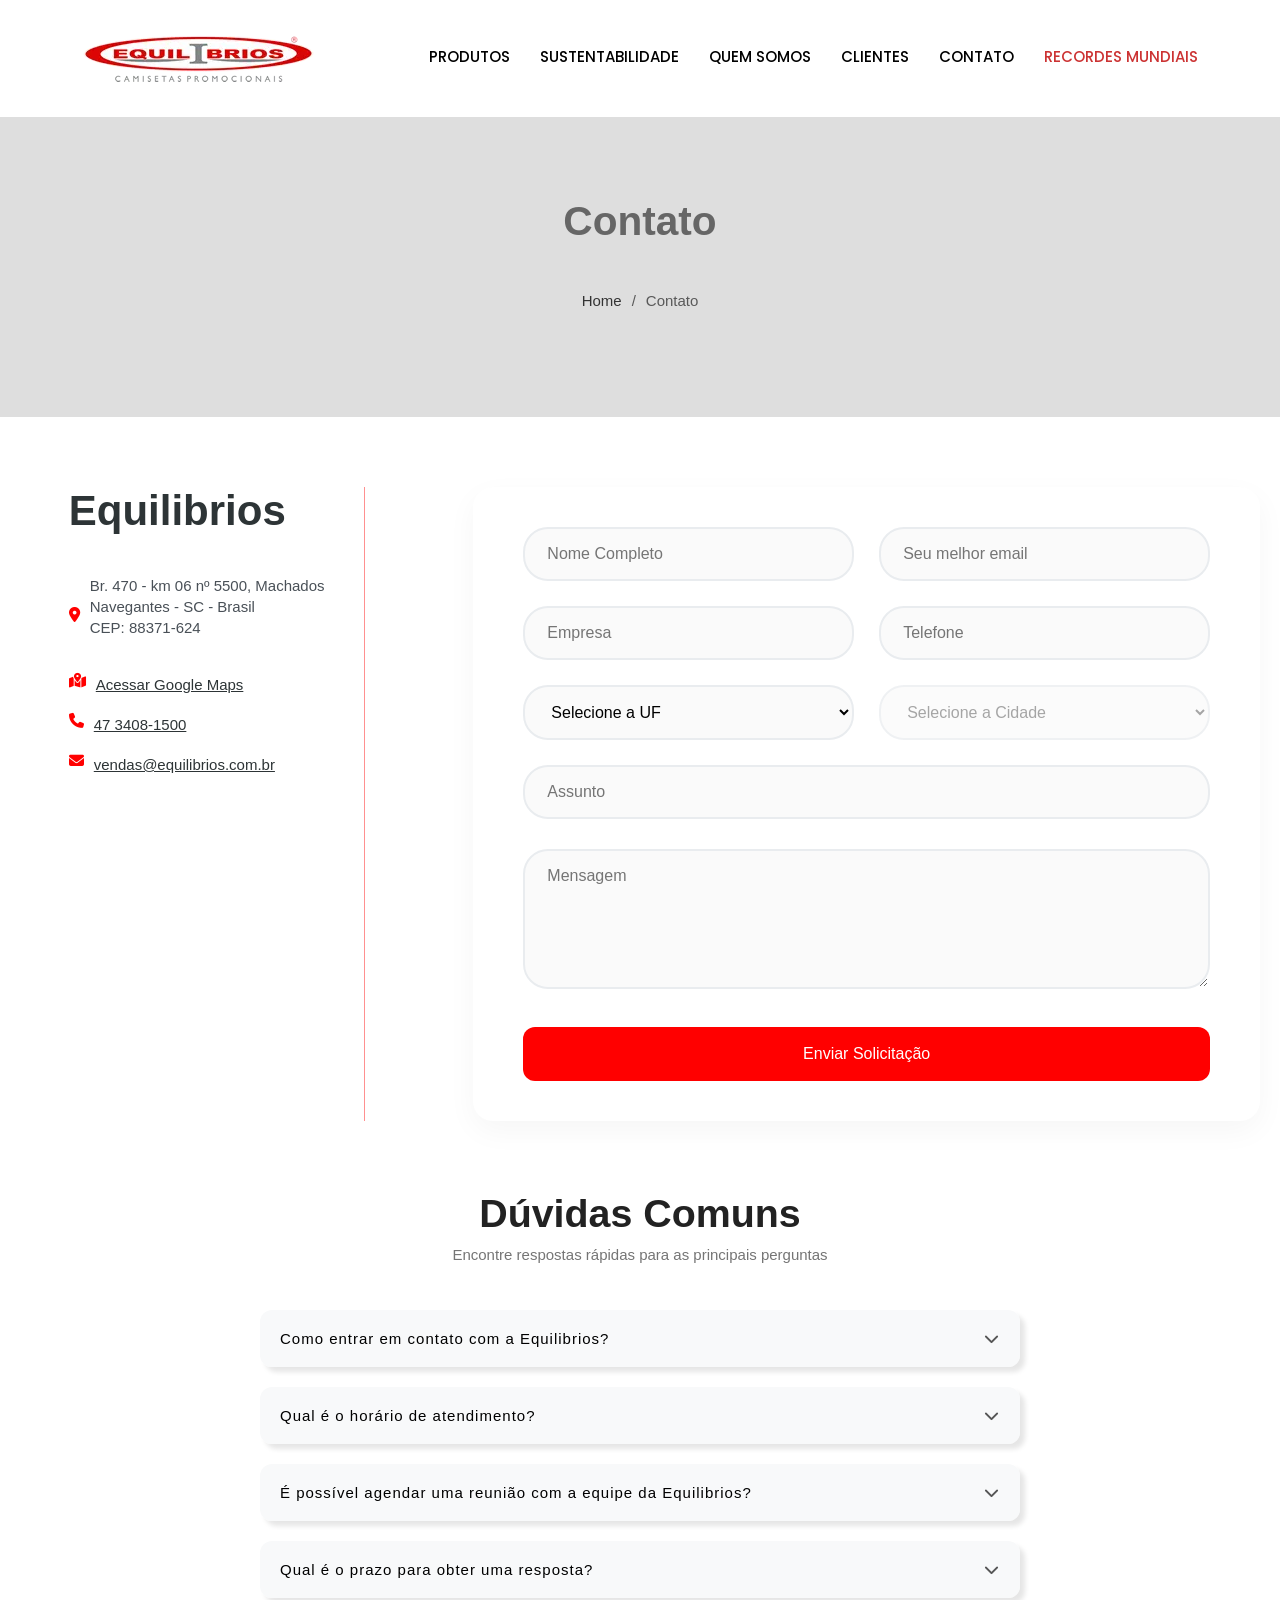
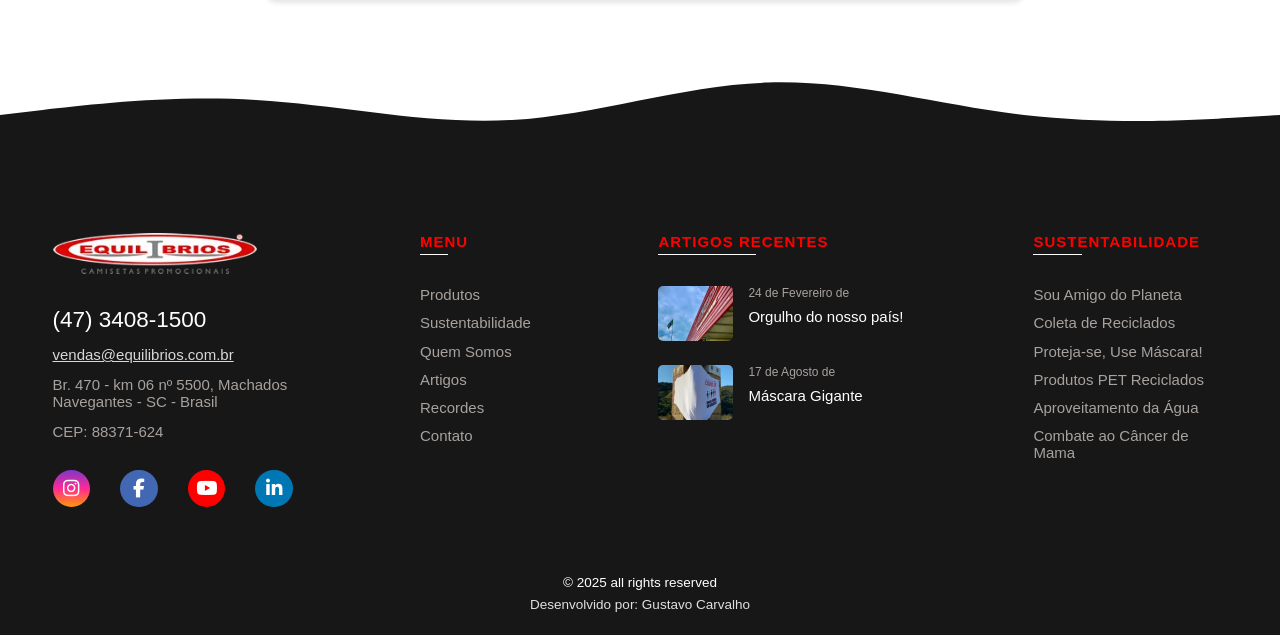
==== commit 2a4a1e05: "atualizado algumas partes e optimizações" ====
--- a/Contato/contato.html
+++ b/Contato/contato.html
@@ -28,7 +28,7 @@
         <li class="hideOnMobile"><a href="../Produtos/produtos2.html">Produtos</a></li>
         <li class="hideOnMobile"><a href="../Sustentabilidade/sustentabilidade.html">Sustentabilidade</a></li>
         <li class="hideOnMobile"><a href="../Quem Somos/quemsomos.html">Quem somos</a></li>
-        <li class="hideOnMobile"><a href="#clientes">Clientes</a></li>
+        <li class="hideOnMobile"><a href="../index.html#clientes">Clientes</a></li>
         <li class="hideOnMobile"><a href="../Contato/contato.html">Contato</a></li>
         <li class="hideOnMobile"><a href="../Recordes Mundiais/recordes.html"><span>Recordes Mundiais</span></a></li>
         <li class="menu-buttom" onclick=showSidebar()><a href="#"><i class="fa-solid fa-bars"></i></a></li>
@@ -38,7 +38,7 @@
         <li><a href="../Produtos/produtos2.html">Produtos</a></li>
         <li><a href="../Sustentabilidade/sustentabilidade.html">Sustentabilidade</a></li>
         <li><a href="../Quem Somos/quemsomos.html">Quem somos</a></li>
-        <li><a href="#clientes" onclick="hideSidebar"()>Clientes</a></li>
+        <li><a href="../index.html#clientes" onclick="hideSidebar()">Clientes</a></li>
         <li><a href="../Contato/contato.html">Contato</a></li>
         <li><a href="../Recordes Mundiais/recordes.html"><span>Recordes Mundiais</span></a></li>
         <div class="logos-container">
@@ -77,29 +77,29 @@
 
             <div class="info-item">
                 <i class="fa-solid fa-map-location-dot"></i>
-                <a href="https://www.google.com/maps/uv?pb=!1s0x94d8cd71cc8c3ce1%3A0x4a9e81a368d0be63!3m1!7e115!4s%2Fmaps%2Fplace%2FEquilibrios%2BCamisetas%2BPromocionais%2Bmaps%2F%40-26.8593388%2C-48.6882517%2C3a%2C75y%2C200.7h%2C90t%2Fdata%3D*213m4*211e1*213m2*211sk86qZb0vR0XWOJqVqlFlhg*212e0*214m2*213m1*211s0x94d8cd71cc8c3ce1%3A0x4a9e81a368d0be63%3Fsa%3DX%26ved%3D2ahUKEwj22fj-nKuLAxXMkZUCHQVVAsUQpx96BAgUEAA!5sEquilibrios%20Camisetas%20Promocionais%20maps%20-%20Google%20Search!15sCgIgAQ&imagekey=!1e2!2sk86qZb0vR0XWOJqVqlFlhg&cr=le_a7&hl=en&ved=1t%3A206134&ictx=111" target="_blank">
+                <a href="https://www.google.com/maps/uv?pb=!1s0x94d8cd71cc8c3ce1%3A0x4a9e81a368d0be63!3m1!7e115!4s%2Fmaps%2Fplace%2FEquilibrios%2BCamisetas%2BPromocionais%2Bmaps%2F%40-26.8593388%2C-48.6882517%2C3a%2C75y%2C200.7h%2C90t%2Fdata%3D*213m4*211e1*213m2*211sk86qZb0vR0XWOJqVqlFlhg*212e0*214m2*213m1*211s0x94d8cd71cc8c3ce1%3A0x4a9e81a368d0be63%3Fsa%3DX%26ved%3D2ahUKEwj22fj-nKuLAxXMkZUCHQVVAsUQpx96BAgUEAA!5sEquilibrios%20Camisetas%20Promocionais%20maps%20-%20Google%20Search!15sCgIgAQ&imagekey=!1e2!2sk86qZb0vR0XWOJqVqlFlhg&cr=le_a7&hl=en&ved=1t%3A206134&ictx=111" target="_blank" rel="noopener noreferrer">
                     Acessar Google Maps
                 </a>
             </div>
 
             <div class="info-item">
                 <i class="fas fa-phone"></i>
-                <a href="tel:4734081500">47 3408-1500</a>
+                <a href="https://wa.me/554734081500" target="_blank" rel="noopener noreferrer">47 3408-1500</a>
             </div>
 
             <div class="info-item">
                 <i class="fas fa-envelope"></i>
-                <a href="mailto:vendas@equilibrios.com.br">vendas@equilibrios.com.br</a>
+                <a href="mailto:vendas@equilibrios.com.br?subject=Orçamento&body=Gostaria de solicitar um orçamento" target="_blank" rel="noopener noreferrer">vendas@equilibrios.com.br</a>
             </div>
         </div>
 
         <form class="contact-form">
             <div class="form-row">
                 <div class="form-group">
-                    <input type="text" placeholder="Nome Completo" required>
-                </div>
-                <div class="form-group">
-                    <input type="email" placeholder="Seu melhor email" required>
+                    <input type="text" placeholder="Nome Completo" id="name" required>
+                </div>
+                <div class="form-group">
+                    <input type="email" placeholder="Seu melhor email" id="email" inputmode="email" required>
                 </div>
             </div>
 
@@ -108,7 +108,7 @@
                     <input type="text" placeholder="Empresa">
                 </div>
                 <div class="form-group">
-                    <input type="tel" placeholder="Telefone" required>
+                    <input type="tel" placeholder="Telefone" id="phone" inputmode="numeric" required>
                 </div>
             </div>
 
--- a/Contato/contato-estilo.css
+++ b/Contato/contato-estilo.css
@@ -9,6 +9,7 @@
 
 :root{
     --cor-primaria: red;
+    --main-font: -apple-system, BlinkMacSystemFont, "Segoe UI", Roboto, "Helvetica Neue", Arial, "Noto Sans", "Liberation Sans", sans-serif, "Apple Color Emoji", "Segoe UI Emoji", "Segoe UI Symbol", "Noto Color Emoji";
 }
 
 /* HEADER */
@@ -209,12 +210,12 @@
 .banner h1 {
     font-family: -apple-system, BlinkMacSystemFont, "Segoe UI", Roboto, "Helvetica Neue", Arial, "Noto Sans", "Liberation Sans", sans-serif, "Apple Color Emoji", "Segoe UI Emoji", "Segoe UI Symbol", "Noto Color Emoji";
     color: rgb(102, 102, 102);
-    font-size: 45px;
+    font-size: clamp(1.5rem, 1rem + 2vw, 2.8125rem);
 }
 
 .breadcrumb {
     font-family: -apple-system, BlinkMacSystemFont, "Segoe UI", Roboto, "Helvetica Neue", Arial, "Noto Sans", "Liberation Sans", sans-serif, "Apple Color Emoji", "Segoe UI Emoji", "Segoe UI Symbol", "Noto Color Emoji";
-    font-size: 1rem;
+    font-size: clamp(0.8rem, 0.7rem + 0.5vw, 1rem);
     display: flex;
     align-items: center;
     justify-content: center;
@@ -243,32 +244,16 @@
     .banner {
         height: 200px;
     }
-
-    .banner h1 {
-        font-size: 2rem;
-    }
-
-    .breadcrumb {
-        font-size: 0.9rem;
-    }
 }
 
 @media (max-width: 400px) {
     .banner {
         height: 150px;
     }
-
-    .banner h1 {
-        font-size: 1.5rem;
-    }
-
-    .breadcrumb {
-        font-size: 0.8rem;
-    }
 }
 
 .container {
-    font-family: -apple-system, BlinkMacSystemFont, "Segoe UI", Roboto, "Helvetica Neue", Arial, "Noto Sans", "Liberation Sans", sans-serif, "Apple Color Emoji", "Segoe UI Emoji", "Segoe UI Symbol", "Noto Color Emoji";
+    font-family: var(--main-font);
     max-width: 1280px;
     margin: 50px auto;
     padding: 20px;
@@ -333,12 +318,12 @@
 }
 
 .contact-form {
-    font-family: -apple-system, BlinkMacSystemFont, "Segoe UI", Roboto, "Helvetica Neue", Arial, "Noto Sans", "Liberation Sans", sans-serif, "Apple Color Emoji", "Segoe UI Emoji", "Segoe UI Symbol", "Noto Color Emoji";
+    font-family: var(--main-font);
     background: #ffffff;
-    padding: 40px 50px; /* Aumentei o padding horizontal */
+    padding: 40px 50px;
     border-radius: 20px;
     box-shadow: 0 10px 30px rgba(0,0,0,0.04);
-    width: 100%; /* Garante que ocupa todo o espaço disponível */
+    width: 100%;
 }
 
 .form-row {
@@ -352,9 +337,9 @@
 }
 
 input, select, textarea {
-    font-family: -apple-system, BlinkMacSystemFont, "Segoe UI", Roboto, "Helvetica Neue", Arial, "Noto Sans", "Liberation Sans", sans-serif, "Apple Color Emoji", "Segoe UI Emoji", "Segoe UI Symbol", "Noto Color Emoji";
+    font-family: var(--main-font);
     width: 100%;
-    padding: 16px 22px; /* Aumentei um pouco o padding */
+    padding: 16px 22px;
     border: 2px solid #e9ecef;
     border-radius: 25px;
     font-size: 16px;
@@ -371,7 +356,7 @@
 
 textarea {
     resize: vertical;
-    min-height: 140px; /* Aumentei a altura mínima */
+    min-height: 140px;
 }
 
 .g-recaptcha {
@@ -379,7 +364,7 @@
 }
 
 .submit-btn {
-    font-family: -apple-system, BlinkMacSystemFont, "Segoe UI", Roboto, "Helvetica Neue", Arial, "Noto Sans", "Liberation Sans", sans-serif, "Apple Color Emoji", "Segoe UI Emoji", "Segoe UI Symbol", "Noto Color Emoji";
+    font-family: var(--main-font);
     display: inline-flex;
     align-items: center;
     justify-content: center;
@@ -393,7 +378,7 @@
     border: none;
     cursor: pointer;
     font-size: 16px;
-    width: 100%; /* Botão ocupa toda a largura */
+    width: 100%;
 }
 
 .submit-btn:hover {
@@ -410,7 +395,7 @@
 .page-titulo{
     margin-top: 50px;
     text-align: center;
-    font-family: -apple-system, BlinkMacSystemFont, "Segoe UI", Roboto, "Helvetica Neue", Arial, "Noto Sans", "Liberation Sans", sans-serif, "Apple Color Emoji", "Segoe UI Emoji", "Segoe UI Symbol", "Noto Color Emoji";
+    font-family: var(--main-font);
   }
   
   .page-titulo h1{
@@ -426,7 +411,7 @@
   }
 
 #container-accordion {
-  font-family: -apple-system, BlinkMacSystemFont, "Segoe UI", Roboto, "Helvetica Neue", Arial, "Noto Sans", "Liberation Sans", sans-serif, "Apple Color Emoji", "Segoe UI Emoji", "Segoe UI Symbol", "Noto Color Emoji";
+  font-family: var(--main-font);
   max-width: 800px;
   width: 90%;
   margin: 40px auto;
@@ -447,18 +432,18 @@
 }
 
 .accordion-header {
-  font-family: -apple-system, BlinkMacSystemFont, "Segoe UI", Roboto, "Helvetica Neue", Arial, "Noto Sans", "Liberation Sans", sans-serif, "Apple Color Emoji", "Segoe UI Emoji", "Segoe UI Symbol", "Noto Color Emoji";
-  width: 100%;
-  padding: 20px;
-  border: none;
-  background: #f8f9fa;
-  display: flex;
-  align-items: center;
-  justify-content: space-between;
-  font-size: 17px;
-  cursor: pointer;
-  transition: background 0.3s ease;
-  letter-spacing: 1px;
+    font-family: var(--main-font);
+    width: 100%;
+    padding: 20px;
+    border: none;
+    background: #f8f9fa;
+    display: flex;
+    align-items: center;
+    justify-content: space-between;
+    font-size: 17px;
+    cursor: pointer;
+    transition: background 0.3s ease;
+    letter-spacing: 1px;
 }
 
 .accordion-header:hover {
